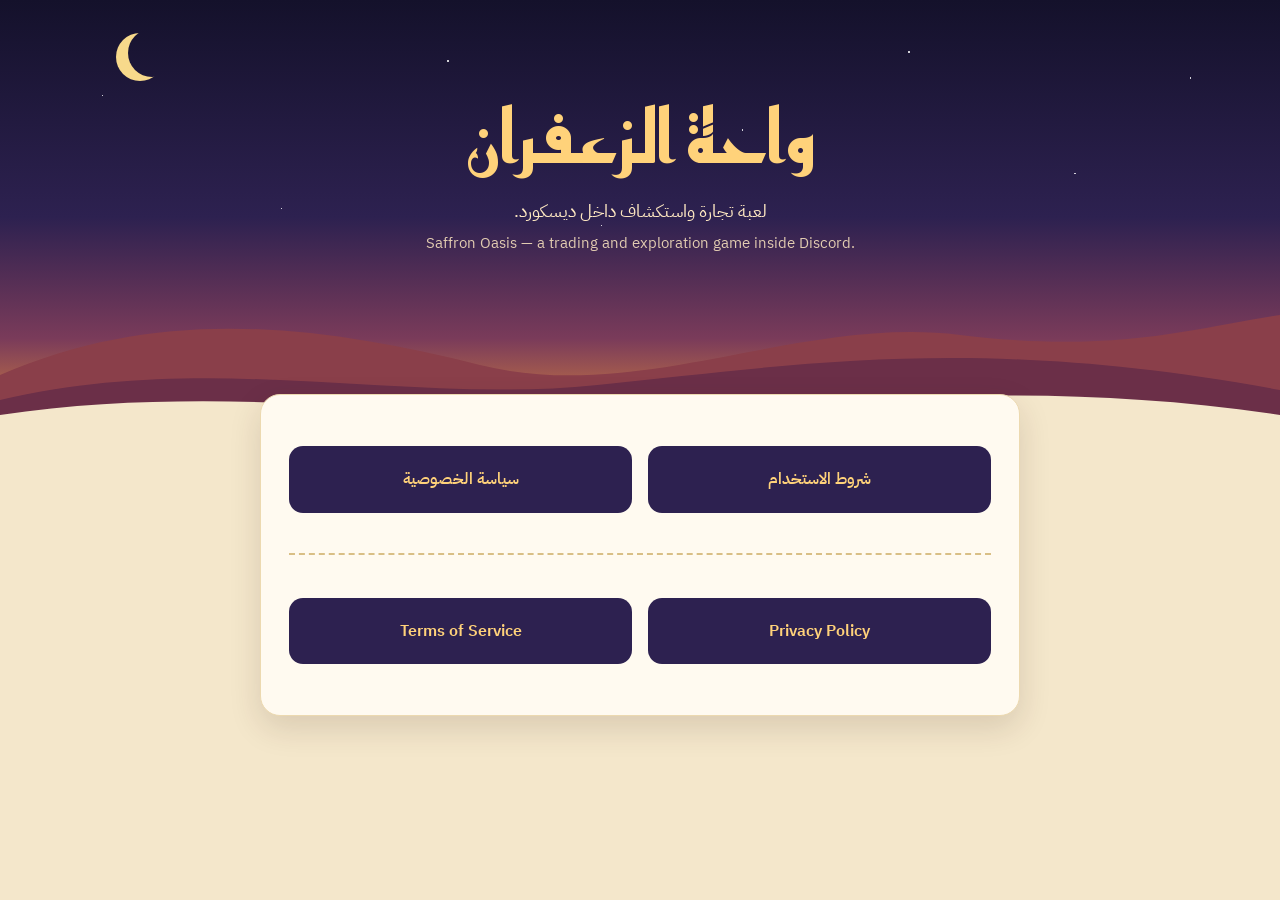
==== index.html @ a0c7e3e9 "Add files via upload" ====
<!doctype html><html lang="ar" dir="rtl"><head><meta charset="utf-8"><meta name="viewport" content="width=device-width,initial-scale=1"><title>واحة الزعفران | Saffron Oasis</title><link rel="preconnect" href="https://fonts.googleapis.com"><link rel="preconnect" href="https://fonts.gstatic.com" crossorigin><link href="https://fonts.googleapis.com/css2?family=IBM+Plex+Sans+Arabic:wght@400;600;700&family=Reem+Kufi:wght@500;700&display=swap" rel="stylesheet"><link rel="stylesheet" href="style.css"></head><body>
<header class="hero big"><div class="moon"></div><h1>واحة الزعفران</h1><p>لعبة تجارة واستكشاف داخل ديسكورد.</p><p class="sub-en" lang="en">Saffron Oasis — a trading and exploration game inside Discord.</p><svg class="dunes" viewBox="0 0 1200 170" preserveAspectRatio="none" aria-hidden="true"><path d="M0 110 C150 40 300 60 450 100 C600 140 750 50 900 70 C1050 90 1130 60 1200 50 V170 H0Z" fill="#8a3f4a"/><path d="M0 135 C200 85 380 140 560 120 C760 98 920 70 1200 125 V170 H0Z" fill="#6b2f48"/><path d="M0 150 C220 115 420 160 640 145 C860 130 1010 120 1200 150 V170 H0Z" fill="#f4e7cb"/></svg></header>
<main class="card">
<ul class="tiles"><li><a href="terms.html">شروط الاستخدام</a></li><li><a href="privacy.html">سياسة الخصوصية</a></li></ul>
<div class="en" lang="en"><ul class="tiles"><li><a href="terms.html">Terms of Service</a></li><li><a href="privacy.html">Privacy Policy</a></li></ul></div>
</main></body></html>
---- style.css ----
:root{--night:#17142e;--dusk:#2d2150;--saffron:#e9a118;--gold:#ffd27a;--sand:#f4e7cb;--paper:#fffaf0;--ink:#2a2233;--link:#9a4d12}
*{box-sizing:border-box}
html{scroll-behavior:smooth}
body{margin:0;background:var(--sand);color:var(--ink);font-family:"IBM Plex Sans Arabic",system-ui,"Segoe UI",Tahoma,sans-serif;line-height:1.95}
.hero{position:relative;overflow:hidden;text-align:center;color:#fff5e1;padding:2.5rem 1rem 8rem;background:linear-gradient(180deg,#14112b 0%,#2d2150 50%,#7a3b5a 78%,#e08a3c 100%)}
.hero.big{padding:5rem 1rem 11rem}
.hero::before{content:"";position:absolute;inset:0;opacity:.8;background-image:radial-gradient(1.5px 1.5px at 8% 22%,#fff 50%,transparent 52%),radial-gradient(1.5px 1.5px at 22% 48%,#fff 50%,transparent 52%),radial-gradient(2px 2px at 35% 14%,#fff 50%,transparent 52%),radial-gradient(1.5px 1.5px at 58% 30%,#fff 50%,transparent 52%),radial-gradient(2px 2px at 71% 12%,#fff 50%,transparent 52%),radial-gradient(1.5px 1.5px at 84% 40%,#fff 50%,transparent 52%),radial-gradient(1.5px 1.5px at 93% 18%,#fff 50%,transparent 52%),radial-gradient(1.5px 1.5px at 47% 52%,#fff 50%,transparent 52%)}
.moon{position:absolute;top:1.8rem;left:10%;width:48px;height:48px;border-radius:50%;box-shadow:-12px 4px 0 0 #f7d98b;animation:rise 1.6s ease-out both}
@keyframes rise{from{opacity:0;transform:translateY(14px)}to{opacity:1;transform:none}}
.dunes{position:absolute;left:0;bottom:-1px;width:100%;height:120px;display:block}
.hero.big .dunes{height:170px}
.hero>h1,.hero>p,.hero>.back{position:relative;z-index:1}
.hero h1{margin:.4rem 0 .3rem;font-family:"Reem Kufi","IBM Plex Sans Arabic",sans-serif;font-weight:700;font-size:clamp(1.8rem,5.5vw,3rem);line-height:1.4;color:var(--gold)}
.hero.big h1{font-size:clamp(2.6rem,9vw,4.6rem)}
.hero p{margin:0;font-size:1.1rem;color:#ffe9c2}
.hero .sub-en{direction:ltr;font-size:.95rem;opacity:.85}
.back{display:inline-block;padding:.15rem 1rem;border:1px solid #ffd27a88;border-radius:99px;color:var(--gold);text-decoration:none;font-size:.9rem}
.back:hover{background:var(--gold);color:var(--night)}
.card{position:relative;max-width:760px;margin:-2.5rem auto 3rem;padding:2rem 1.75rem;background:var(--paper);border:1px solid #ecd9b0;border-radius:20px;box-shadow:0 12px 32px rgba(60,30,20,.14)}
.card>p:first-child{margin-top:0}
h2{margin:1.9rem 0 .5rem;padding-inline-start:.75rem;border-inline-start:4px solid var(--saffron);font-family:"Reem Kufi","IBM Plex Sans Arabic",sans-serif;font-size:1.25rem;line-height:1.6}
p{margin:.5rem 0}
ul{list-style:none;margin:.5rem 0;padding:0}
li{position:relative;padding-inline-start:1.4rem;margin:.35rem 0}
li::before{content:"";position:absolute;inset-inline-start:.2rem;top:.85em;width:7px;height:7px;background:var(--saffron);transform:rotate(45deg)}
a{color:var(--link);text-underline-offset:3px}
a:focus-visible{outline:3px solid var(--saffron);outline-offset:3px;border-radius:4px}
code{background:#f3e6c8;padding:.05rem .4rem;border-radius:5px;font-size:.92em}
.en{direction:ltr;text-align:left;margin-top:2.5rem;padding-top:1.5rem;border-top:2px dashed #d9bf86}
.en h1{margin:0 0 .5rem;font-size:1.5rem;font-weight:700;line-height:1.4}
.en h2{font-family:inherit;font-weight:600;font-size:1.1rem}
.tiles{display:grid;grid-template-columns:1fr 1fr;gap:1rem;margin:1.2rem 0}
.tiles li{padding:0;margin:0}
.tiles li::before{display:none}
.tiles a{display:block;padding:1.1rem .8rem;border-radius:14px;background:var(--dusk);color:var(--gold);font-weight:600;text-align:center;text-decoration:none;transition:background .2s,color .2s}
.tiles a:hover{background:var(--saffron);color:var(--night)}
@media(max-width:520px){.tiles{grid-template-columns:1fr}.card{margin-inline:.75rem;padding:1.5rem 1.2rem}.moon{left:6%}}
@media(prefers-reduced-motion:reduce){.moon{animation:none}html{scroll-behavior:auto}}
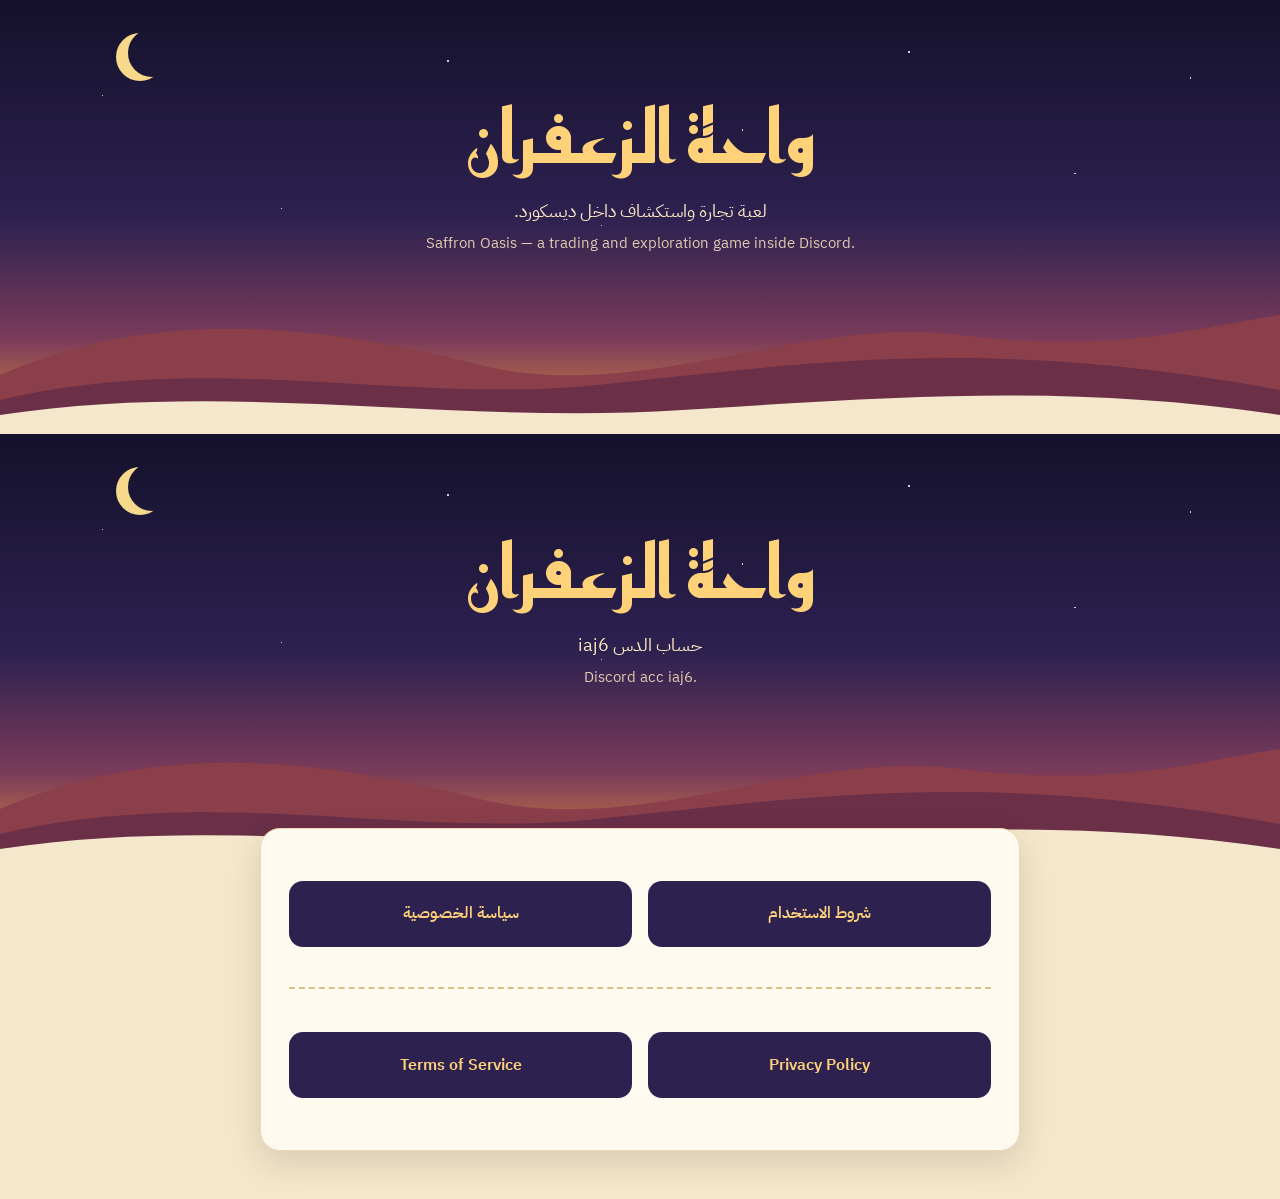
==== commit a27322c6: "Update index.html" ====
--- a/index.html
+++ b/index.html
@@ -1,6 +1,10 @@
 <!doctype html><html lang="ar" dir="rtl"><head><meta charset="utf-8"><meta name="viewport" content="width=device-width,initial-scale=1"><title>واحة الزعفران | Saffron Oasis</title><link rel="preconnect" href="https://fonts.googleapis.com"><link rel="preconnect" href="https://fonts.gstatic.com" crossorigin><link href="https://fonts.googleapis.com/css2?family=IBM+Plex+Sans+Arabic:wght@400;600;700&family=Reem+Kufi:wght@500;700&display=swap" rel="stylesheet"><link rel="stylesheet" href="style.css"></head><body>
 <header class="hero big"><div class="moon"></div><h1>واحة الزعفران</h1><p>لعبة تجارة واستكشاف داخل ديسكورد.</p><p class="sub-en" lang="en">Saffron Oasis — a trading and exploration game inside Discord.</p><svg class="dunes" viewBox="0 0 1200 170" preserveAspectRatio="none" aria-hidden="true"><path d="M0 110 C150 40 300 60 450 100 C600 140 750 50 900 70 C1050 90 1130 60 1200 50 V170 H0Z" fill="#8a3f4a"/><path d="M0 135 C200 85 380 140 560 120 C760 98 920 70 1200 125 V170 H0Z" fill="#6b2f48"/><path d="M0 150 C220 115 420 160 640 145 C860 130 1010 120 1200 150 V170 H0Z" fill="#f4e7cb"/></svg></header>
+<header class="hero big"><div class="moon"></div><h1>واحة الزعفران</h1><p>حساب الدس 
+iaj6</p><p class="sub-en" lang="en">Discord acc 
+iaj6.</p><svg class="dunes" viewBox="0 0 1200 170" preserveAspectRatio="none" aria-hidden="true"><path d="M0 110 C150 40 300 60 450 100 C600 140 750 50 900 70 C1050 90 1130 60 1200 50 V170 H0Z" fill="#8a3f4a"/><path d="M0 135 C200 85 380 140 560 120 C760 98 920 70 1200 125 V170 H0Z" fill="#6b2f48"/><path d="M0 150 C220 115 420 160 640 145 C860 130 1010 120 1200 150 V170 H0Z" fill="#f4e7cb"/></svg></header>
 <main class="card">
+
 <ul class="tiles"><li><a href="terms.html">شروط الاستخدام</a></li><li><a href="privacy.html">سياسة الخصوصية</a></li></ul>
 <div class="en" lang="en"><ul class="tiles"><li><a href="terms.html">Terms of Service</a></li><li><a href="privacy.html">Privacy Policy</a></li></ul></div>
-</main></body></html>+</main></body></html>
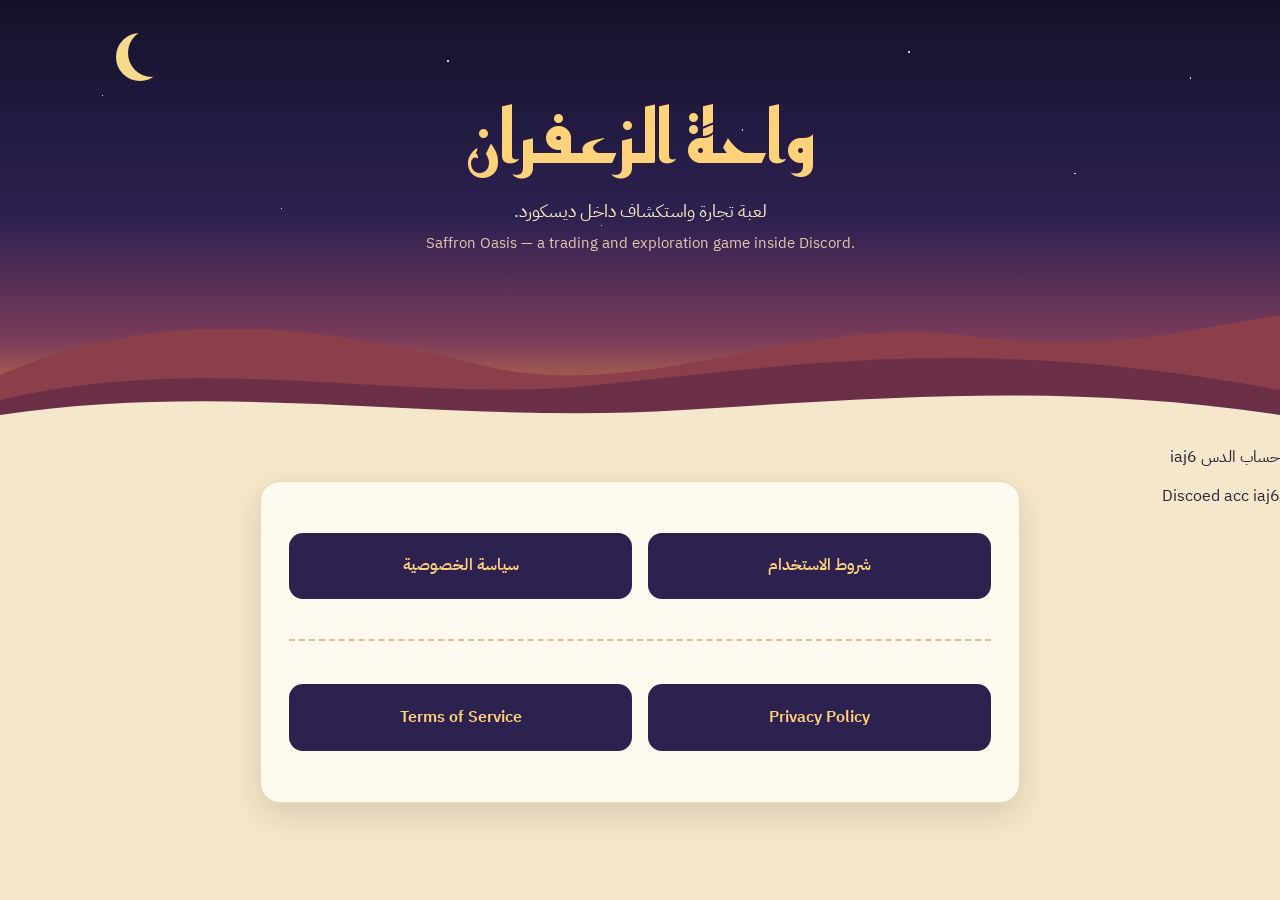
==== commit 1f7a5a47: "Update index.html" ====
--- a/index.html
+++ b/index.html
@@ -1,8 +1,10 @@
 <!doctype html><html lang="ar" dir="rtl"><head><meta charset="utf-8"><meta name="viewport" content="width=device-width,initial-scale=1"><title>واحة الزعفران | Saffron Oasis</title><link rel="preconnect" href="https://fonts.googleapis.com"><link rel="preconnect" href="https://fonts.gstatic.com" crossorigin><link href="https://fonts.googleapis.com/css2?family=IBM+Plex+Sans+Arabic:wght@400;600;700&family=Reem+Kufi:wght@500;700&display=swap" rel="stylesheet"><link rel="stylesheet" href="style.css"></head><body>
 <header class="hero big"><div class="moon"></div><h1>واحة الزعفران</h1><p>لعبة تجارة واستكشاف داخل ديسكورد.</p><p class="sub-en" lang="en">Saffron Oasis — a trading and exploration game inside Discord.</p><svg class="dunes" viewBox="0 0 1200 170" preserveAspectRatio="none" aria-hidden="true"><path d="M0 110 C150 40 300 60 450 100 C600 140 750 50 900 70 C1050 90 1130 60 1200 50 V170 H0Z" fill="#8a3f4a"/><path d="M0 135 C200 85 380 140 560 120 C760 98 920 70 1200 125 V170 H0Z" fill="#6b2f48"/><path d="M0 150 C220 115 420 160 640 145 C860 130 1010 120 1200 150 V170 H0Z" fill="#f4e7cb"/></svg></header>
-<header class="hero big"><div class="moon"></div><h1>واحة الزعفران</h1><p>حساب الدس 
-iaj6</p><p class="sub-en" lang="en">Discord acc 
-iaj6.</p><svg class="dunes" viewBox="0 0 1200 170" preserveAspectRatio="none" aria-hidden="true"><path d="M0 110 C150 40 300 60 450 100 C600 140 750 50 900 70 C1050 90 1130 60 1200 50 V170 H0Z" fill="#8a3f4a"/><path d="M0 135 C200 85 380 140 560 120 C760 98 920 70 1200 125 V170 H0Z" fill="#6b2f48"/><path d="M0 150 C220 115 420 160 640 145 C860 130 1010 120 1200 150 V170 H0Z" fill="#f4e7cb"/></svg></header>
+<p> حساب الدس 
+iaj6</p>
+
+<p> Discoed acc
+iaj6</p>
 <main class="card">
 
 <ul class="tiles"><li><a href="terms.html">شروط الاستخدام</a></li><li><a href="privacy.html">سياسة الخصوصية</a></li></ul>
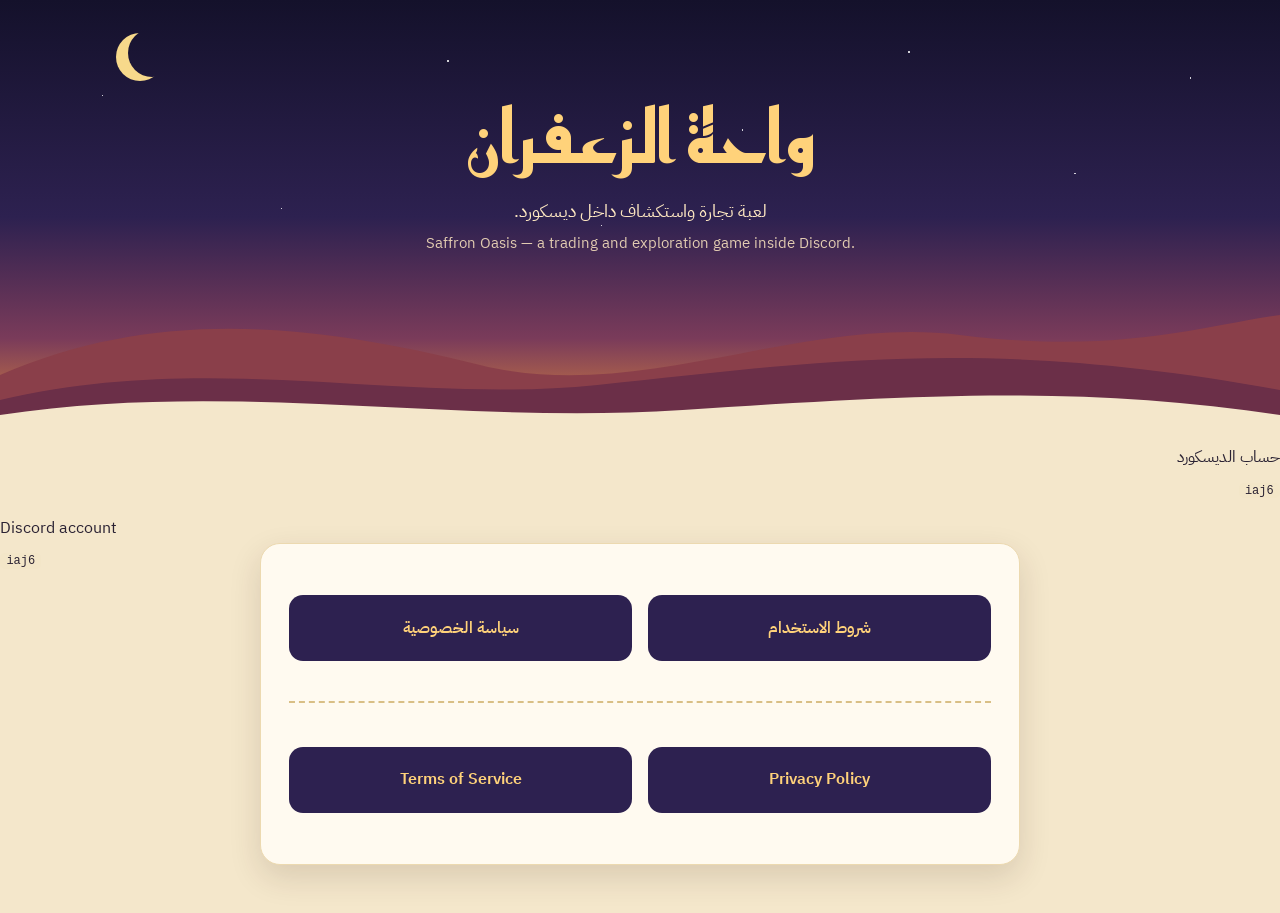
==== commit 5f649f16: "Update index.html" ====
--- a/index.html
+++ b/index.html
@@ -1,10 +1,8 @@
 <!doctype html><html lang="ar" dir="rtl"><head><meta charset="utf-8"><meta name="viewport" content="width=device-width,initial-scale=1"><title>واحة الزعفران | Saffron Oasis</title><link rel="preconnect" href="https://fonts.googleapis.com"><link rel="preconnect" href="https://fonts.gstatic.com" crossorigin><link href="https://fonts.googleapis.com/css2?family=IBM+Plex+Sans+Arabic:wght@400;600;700&family=Reem+Kufi:wght@500;700&display=swap" rel="stylesheet"><link rel="stylesheet" href="style.css"></head><body>
 <header class="hero big"><div class="moon"></div><h1>واحة الزعفران</h1><p>لعبة تجارة واستكشاف داخل ديسكورد.</p><p class="sub-en" lang="en">Saffron Oasis — a trading and exploration game inside Discord.</p><svg class="dunes" viewBox="0 0 1200 170" preserveAspectRatio="none" aria-hidden="true"><path d="M0 110 C150 40 300 60 450 100 C600 140 750 50 900 70 C1050 90 1130 60 1200 50 V170 H0Z" fill="#8a3f4a"/><path d="M0 135 C200 85 380 140 560 120 C760 98 920 70 1200 125 V170 H0Z" fill="#6b2f48"/><path d="M0 150 C220 115 420 160 640 145 C860 130 1010 120 1200 150 V170 H0Z" fill="#f4e7cb"/></svg></header>
-<p> حساب الدس 
-iaj6</p>
+<p class="contact">حساب الديسكورد<br><code>iaj6</code></p>
 
-<p> Discoed acc
-iaj6</p>
+<p class="contact" lang="en" dir="ltr">Discord account<br><code>iaj6</code></p>
 <main class="card">
 
 <ul class="tiles"><li><a href="terms.html">شروط الاستخدام</a></li><li><a href="privacy.html">سياسة الخصوصية</a></li></ul>
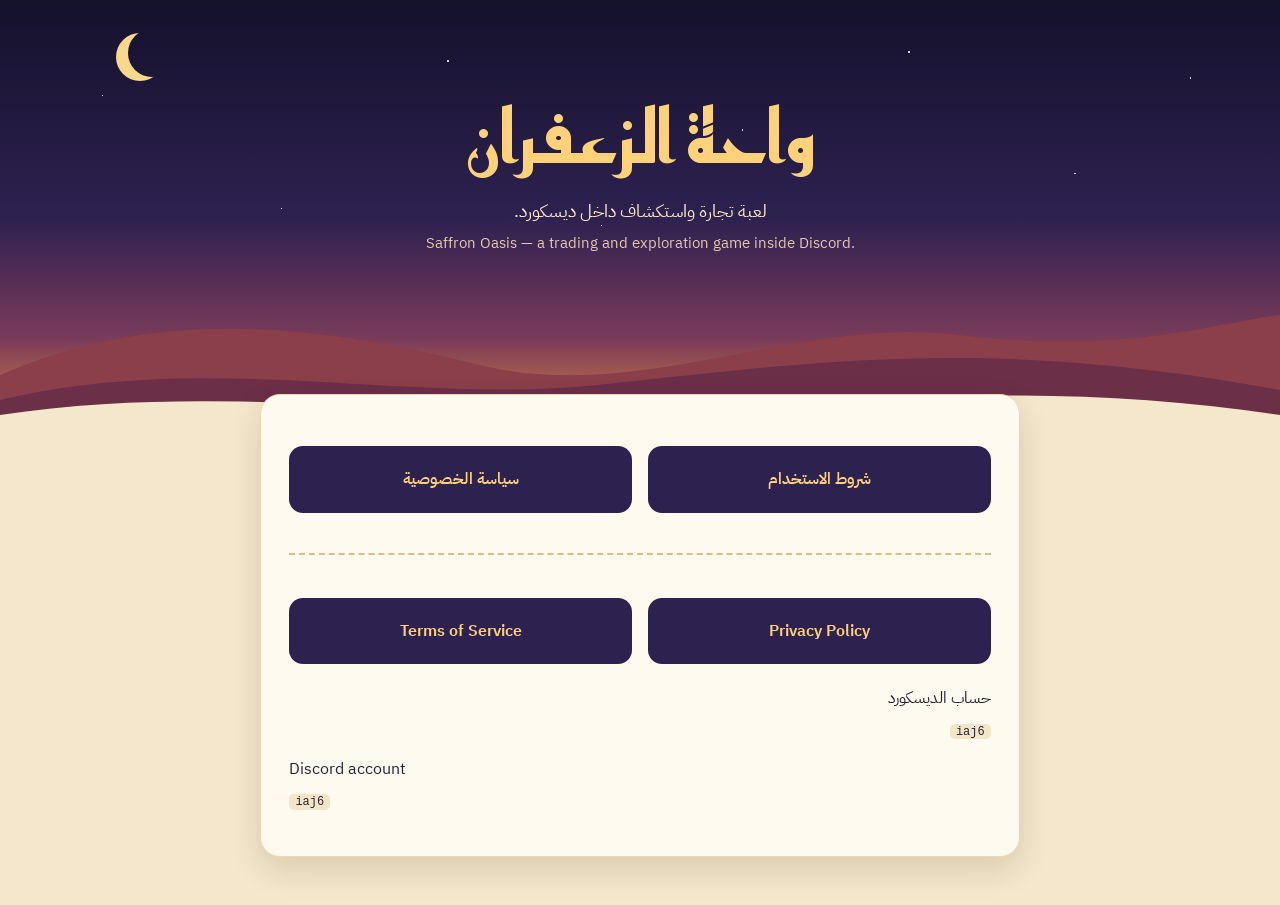
==== commit f4b8eb0b: "Update index.html" ====
--- a/index.html
+++ b/index.html
@@ -1,10 +1,8 @@
 <!doctype html><html lang="ar" dir="rtl"><head><meta charset="utf-8"><meta name="viewport" content="width=device-width,initial-scale=1"><title>واحة الزعفران | Saffron Oasis</title><link rel="preconnect" href="https://fonts.googleapis.com"><link rel="preconnect" href="https://fonts.gstatic.com" crossorigin><link href="https://fonts.googleapis.com/css2?family=IBM+Plex+Sans+Arabic:wght@400;600;700&family=Reem+Kufi:wght@500;700&display=swap" rel="stylesheet"><link rel="stylesheet" href="style.css"></head><body>
 <header class="hero big"><div class="moon"></div><h1>واحة الزعفران</h1><p>لعبة تجارة واستكشاف داخل ديسكورد.</p><p class="sub-en" lang="en">Saffron Oasis — a trading and exploration game inside Discord.</p><svg class="dunes" viewBox="0 0 1200 170" preserveAspectRatio="none" aria-hidden="true"><path d="M0 110 C150 40 300 60 450 100 C600 140 750 50 900 70 C1050 90 1130 60 1200 50 V170 H0Z" fill="#8a3f4a"/><path d="M0 135 C200 85 380 140 560 120 C760 98 920 70 1200 125 V170 H0Z" fill="#6b2f48"/><path d="M0 150 C220 115 420 160 640 145 C860 130 1010 120 1200 150 V170 H0Z" fill="#f4e7cb"/></svg></header>
-<p class="contact">حساب الديسكورد<br><code>iaj6</code></p>
-
-<p class="contact" lang="en" dir="ltr">Discord account<br><code>iaj6</code></p>
 <main class="card">
-
 <ul class="tiles"><li><a href="terms.html">شروط الاستخدام</a></li><li><a href="privacy.html">سياسة الخصوصية</a></li></ul>
 <div class="en" lang="en"><ul class="tiles"><li><a href="terms.html">Terms of Service</a></li><li><a href="privacy.html">Privacy Policy</a></li></ul></div>
+<p class="contact">حساب الديسكورد<br><code>iaj6</code></p>
+<p class="contact" lang="en" dir="ltr">Discord account<br><code>iaj6</code></p>
 </main></body></html>
